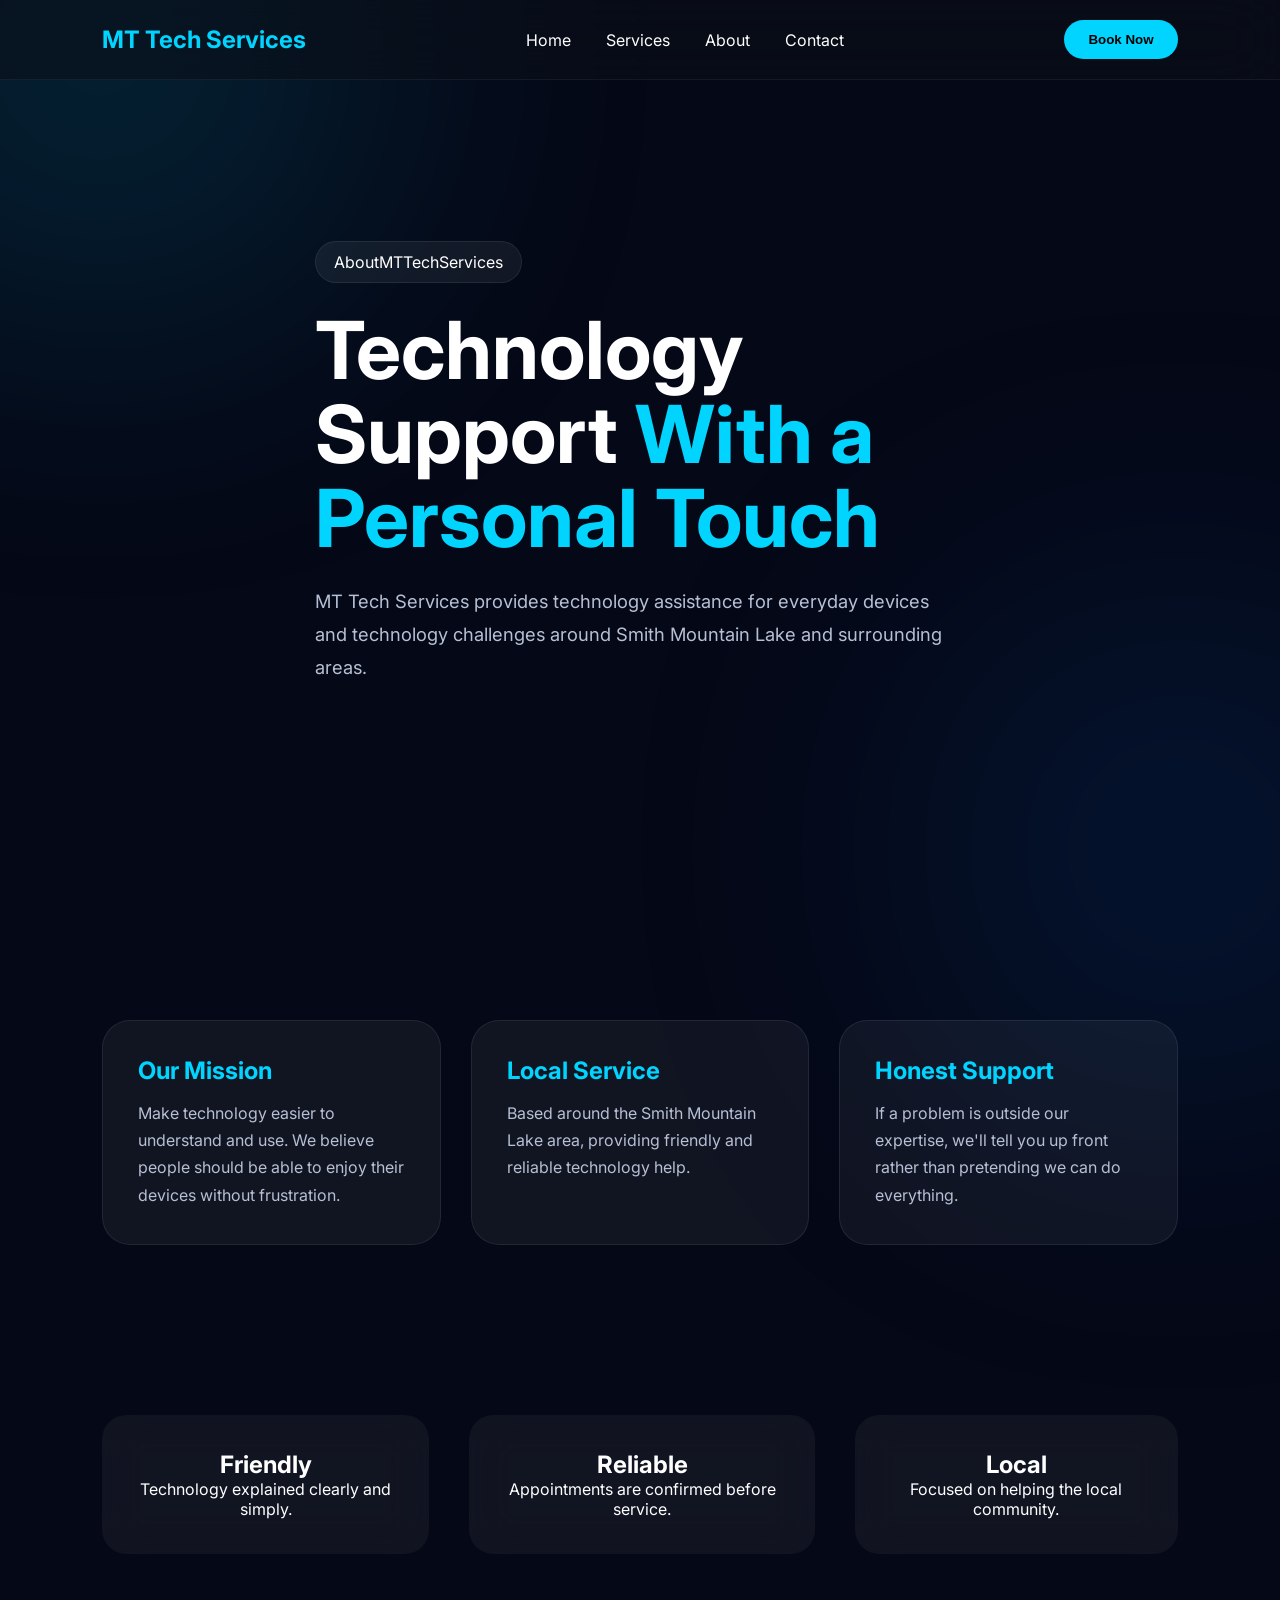
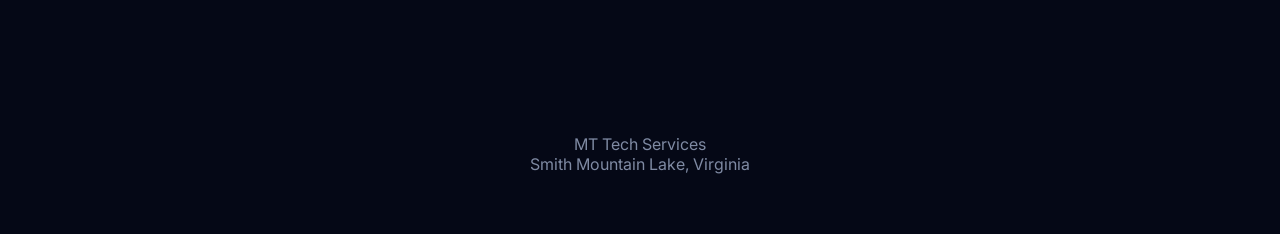
==== about.html @ 09d5a775 "Create about.html" ====
<!DOCTYPE html>
<html lang="en">
<head>
<meta charset="UTF-8">
<meta name="viewport" content="width=device-width, initial-scale=1.0">

<title>About | MT Tech Services</title>

<link rel="preconnect" href="https://fonts.googleapis.com">
<link rel="preconnect" href="https://fonts.gstatic.com" crossorigin>

<link href="https://fonts.googleapis.com/css2?family=Inter:wght@300;400;500;600;700;800&display=swap" rel="stylesheet">

<link rel="stylesheet" href="style.css">
</head>

<body>

<div class="background-glow glow-1"></div>
<div class="background-glow glow-2"></div>

<nav class="navbar">

    <div class="logo">
        MT Tech Services
    </div>

    <ul class="nav-links">
        <li><a href="index.html">Home</a></li>
        <li><a href="services.html">Services</a></li>
        <li><a href="about.html">About</a></li>
        <li><a href="contact.html">Contact</a></li>
    </ul>

    <button
        class="book-btn"
        data-cal-link="mt-tech-service/mt-tech-services-appointment"
        data-cal-namespace="mt-tech-services-appointment"
        data-cal-config='{"layout":"month_view","useSlotsViewOnSmallScreen":"true"}'>
        Book Now
    </button>

</nav>

<section class="hero">

    <div class="hero-content">

        <div class="hero-badge">
            About MT Tech Services
        </div>

        <h1>
            Technology Support
            <span>With a Personal Touch</span>
        </h1>

        <p class="hero-description">

            MT Tech Services provides technology assistance
            for everyday devices and technology challenges
            around Smith Mountain Lake and surrounding areas.

        </p>

    </div>

</section>

<section class="services">

    <div class="card">
        <h2>Our Mission</h2>
        <p>
            Make technology easier to understand and use.
            We believe people should be able to enjoy their
            devices without frustration.
        </p>
    </div>

    <div class="card">
        <h2>Local Service</h2>
        <p>
            Based around the Smith Mountain Lake area,
            providing friendly and reliable technology help.
        </p>
    </div>

    <div class="card">
        <h2>Honest Support</h2>
        <p>
            If a problem is outside our expertise,
            we'll tell you up front rather than
            pretending we can do everything.
        </p>
    </div>

</section>

<section class="stats">

    <div class="stat-card">
        <h2>Friendly</h2>
        <p>Technology explained clearly and simply.</p>
    </div>

    <div class="stat-card">
        <h2>Reliable</h2>
        <p>Appointments are confirmed before service.</p>
    </div>

    <div class="stat-card">
        <h2>Local</h2>
        <p>Focused on helping the local community.</p>
    </div>

</section>

<footer>
    <p>MT Tech Services</p>
    <p>Smith Mountain Lake, Virginia</p>
</footer>

<script src="script.js"></script>

</body>
</html>
---- style.css ----
/* ==========================
   MT TECH SERVICES
   Tesla / Apple Style Design
========================== */

*{
    margin:0;
    padding:0;
    box-sizing:border-box;
}

html{
    scroll-behavior:smooth;
}

body{
    font-family:'Inter',sans-serif;
    background:#050816;
    color:white;
    overflow-x:hidden;
}

/* Background */

.background-glow{
    position:fixed;
    border-radius:50%;
    filter:blur(150px);
    z-index:-1;
}

.glow-1{
    width:500px;
    height:500px;
    background:#00cfff;
    top:-200px;
    left:-150px;
    opacity:.18;
}

.glow-2{
    width:500px;
    height:500px;
    background:#0077ff;
    bottom:-200px;
    right:-150px;
    opacity:.15;
}

/* Navigation */

.navbar{
    position:fixed;
    top:0;
    width:100%;
    z-index:999;
    display:flex;
    justify-content:space-between;
    align-items:center;
    padding:20px 8%;
    background:rgba(10,15,25,.6);
    backdrop-filter:blur(20px);
    border-bottom:1px solid rgba(255,255,255,.05);
}

.logo{
    font-size:1.5rem;
    font-weight:700;
    color:#00d4ff;
}

.nav-links{
    display:flex;
    gap:35px;
    list-style:none;
}

.nav-links a{
    color:white;
    text-decoration:none;
    transition:.3s;
}

.nav-links a:hover{
    color:#00d4ff;
}

.book-btn{
    background:#00d4ff;
    color:black;
    border:none;
    padding:12px 24px;
    border-radius:999px;
    font-weight:600;
    cursor:pointer;
    transition:.3s;
}

.book-btn:hover{
    transform:translateY(-2px);
    box-shadow:0 0 25px rgba(0,212,255,.5);
}

/* Hero */

.hero{
    min-height:100vh;
    display:flex;
    justify-content:center;
    align-items:center;
    padding:140px 8% 80px;
    gap:80px;
}

.hero-content{
    max-width:650px;
}

.hero-badge{
    display:inline-block;
    padding:10px 18px;
    border-radius:999px;
    background:rgba(255,255,255,.06);
    border:1px solid rgba(255,255,255,.08);
    margin-bottom:25px;
}

.hero h1{
    font-size:5rem;
    line-height:1.05;
    margin-bottom:25px;
}

.hero h1 span{
    color:#00d4ff;
}

.hero-description{
    color:#b6c0d4;
    font-size:1.15rem;
    line-height:1.8;
    margin-bottom:35px;
}

.hero-buttons{
    display:flex;
    gap:20px;
}

.primary-btn{
    background:#00d4ff;
    color:black;
    border:none;
    padding:16px 30px;
    border-radius:999px;
    font-weight:700;
    cursor:pointer;
}

.secondary-btn{
    text-decoration:none;
    color:white;
    border:1px solid rgba(255,255,255,.15);
    padding:16px 30px;
    border-radius:999px;
    transition:.3s;
}

.secondary-btn:hover{
    background:rgba(255,255,255,.05);
}

/* Glass Panel */

.glass-panel{
    width:400px;
    padding:35px;
    border-radius:30px;
    background:rgba(255,255,255,.06);
    backdrop-filter:blur(20px);
    border:1px solid rgba(255,255,255,.08);
    box-shadow:0 20px 60px rgba(0,0,0,.3);
    animation:float 6s ease-in-out infinite;
}

.panel-header{
    font-size:1.2rem;
    margin-bottom:25px;
    color:#00d4ff;
}

.panel-line{
    height:12px;
    margin-bottom:15px;
    border-radius:999px;
    background:rgba(255,255,255,.08);
}

.status{
    margin-top:20px;
    color:#00ff88;
}

@keyframes float{
    0%{transform:translateY(0);}
    50%{transform:translateY(-15px);}
    100%{transform:translateY(0);}
}

/* Stats */

.stats{
    display:flex;
    justify-content:center;
    gap:40px;
    padding:50px 8% 120px;
}

.stat-card{
    background:rgba(255,255,255,.05);
    backdrop-filter:blur(20px);
    border-radius:24px;
    padding:35px;
    min-width:220px;
    text-align:center;
    transition:.3s;
}

.stat-card:hover{
    transform:translateY(-8px);
}

.counter{
    font-size:3rem;
    color:#00d4ff;
    margin-bottom:10px;
}

/* Services */

.services{
    padding:120px 8%;
    display:grid;
    grid-template-columns:repeat(auto-fit,minmax(280px,1fr));
    gap:30px;
}

.card{
    background:rgba(255,255,255,.05);
    border-radius:28px;
    padding:35px;
    border:1px solid rgba(255,255,255,.08);
    transition:.35s;
}

.card:hover{
    transform:translateY(-10px);
    box-shadow:0 0 35px rgba(0,212,255,.15);
}

.card h2{
    margin-bottom:15px;
    color:#00d4ff;
}

.card p{
    color:#b6c0d4;
    line-height:1.7;
}

/* Footer */

footer{
    text-align:center;
    padding:60px;
    color:#7f8aa3;
}

/* Responsive */

@media(max-width:1000px){

    .hero{
        flex-direction:column;
        text-align:center;
    }

    .hero-buttons{
        justify-content:center;
    }

    .hero h1{
        font-size:3.5rem;
    }

    .nav-links{
        display:none;
    }

    .stats{
        flex-direction:column;
        align-items:center;
    }

    .glass-panel{
        width:100%;
        max-width:450px;
    }
}
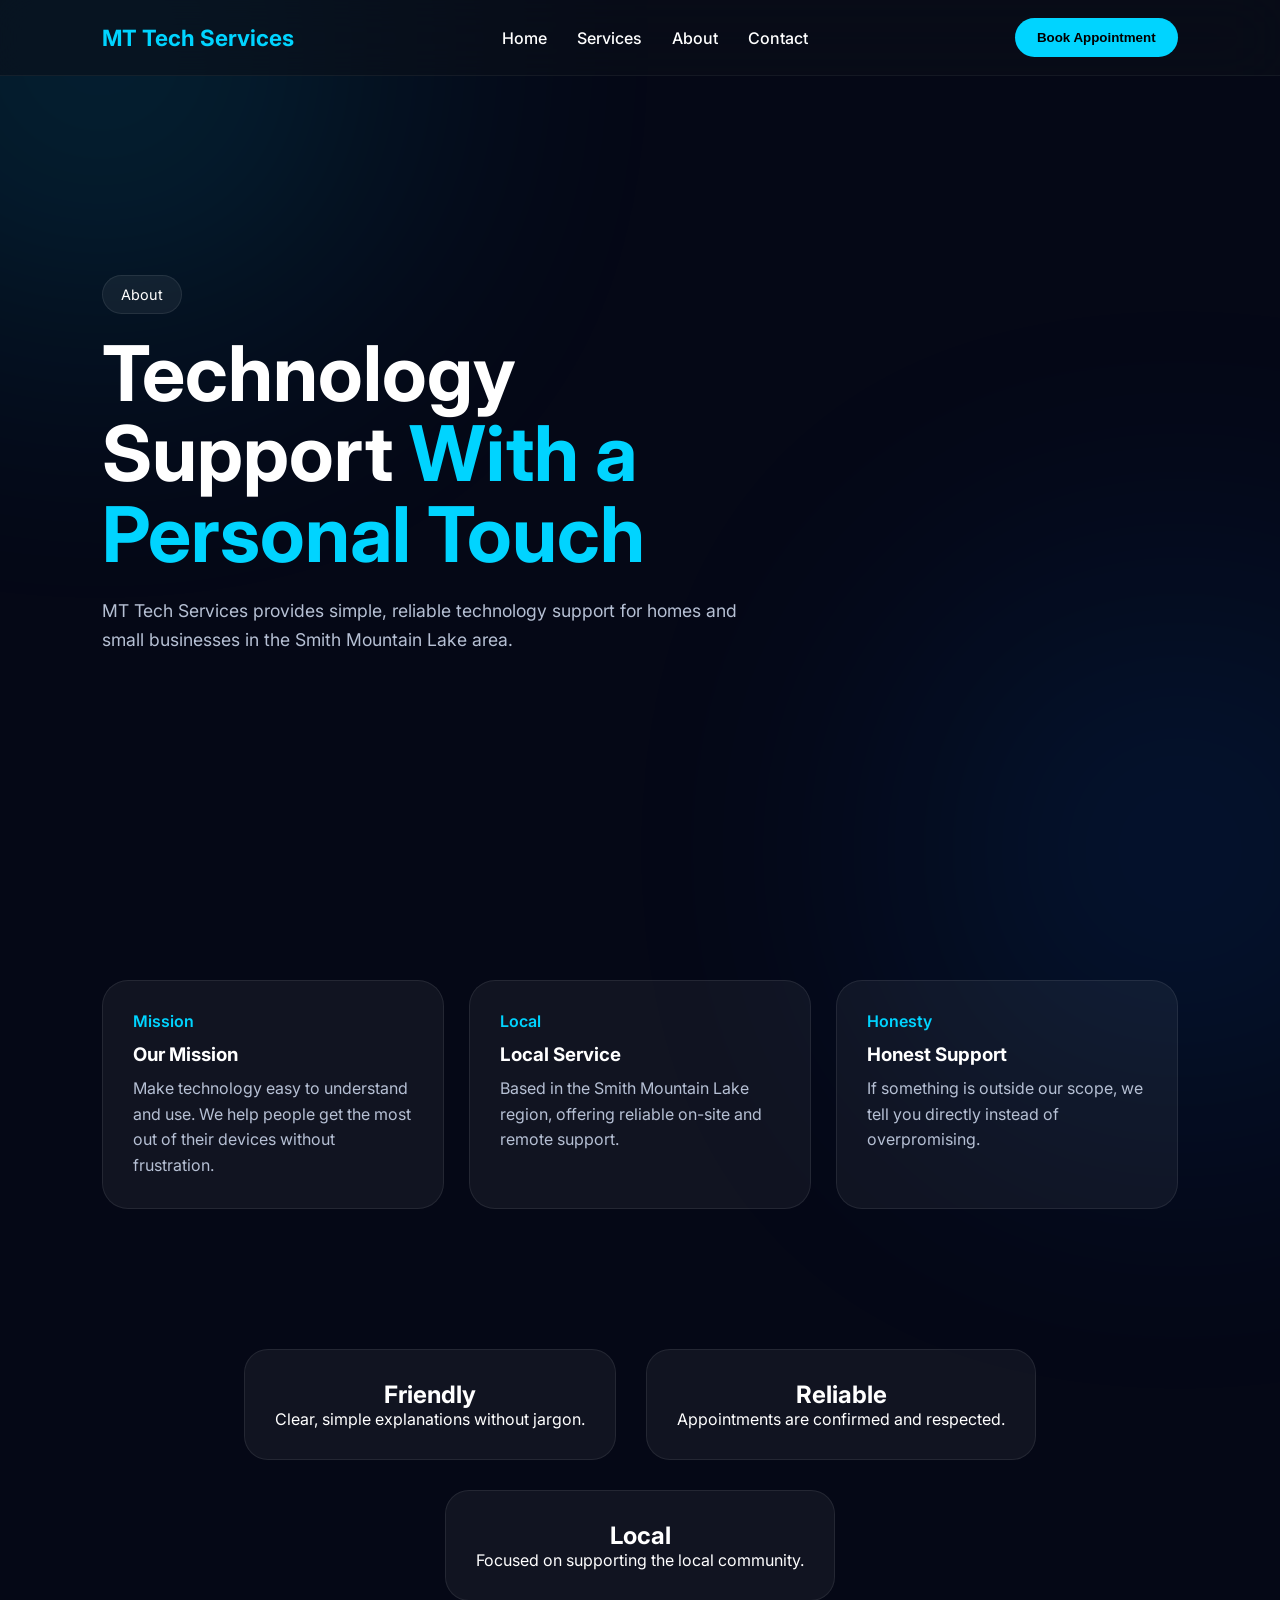
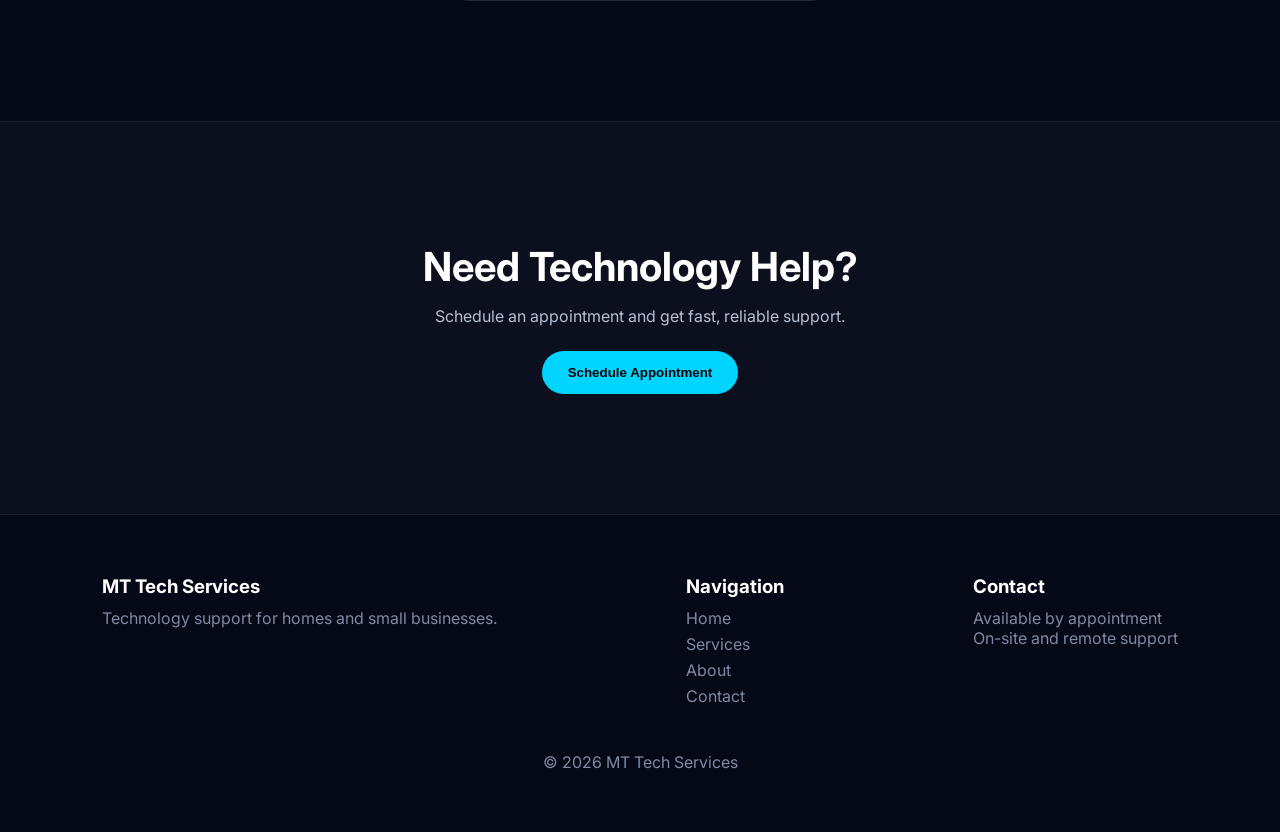
==== commit f492be2f: "Update about.html" ====
--- a/about.html
+++ b/about.html
@@ -8,22 +8,20 @@
 
 <link rel="preconnect" href="https://fonts.googleapis.com">
 <link rel="preconnect" href="https://fonts.gstatic.com" crossorigin>
-
 <link href="https://fonts.googleapis.com/css2?family=Inter:wght@300;400;500;600;700;800&display=swap" rel="stylesheet">
 
 <link rel="stylesheet" href="style.css">
 </head>
 
-<body>
+<body id="top">
 
 <div class="background-glow glow-1"></div>
 <div class="background-glow glow-2"></div>
 
+<!-- NAVBAR -->
 <nav class="navbar">
 
-    <div class="logo">
-        MT Tech Services
-    </div>
+    <div class="logo">MT Tech Services</div>
 
     <ul class="nav-links">
         <li><a href="index.html">Home</a></li>
@@ -36,92 +34,137 @@
         class="book-btn"
         data-cal-link="mt-tech-service/mt-tech-services-appointment"
         data-cal-namespace="mt-tech-services-appointment"
-        data-cal-config='{"layout":"month_view","useSlotsViewOnSmallScreen":"true"}'>
-        Book Now
+        data-cal-config='{"layout":"month_view","useSlotsViewOnSmallScreen":true}'>
+
+        Book Appointment
     </button>
 
 </nav>
 
-<section class="hero">
+<!-- HERO -->
+<header class="hero">
 
     <div class="hero-content">
 
-        <div class="hero-badge">
-            About MT Tech Services
-        </div>
+        <div class="hero-badge">About</div>
 
         <h1>
-            Technology Support
-            <span>With a Personal Touch</span>
+            Technology Support <span>With a Personal Touch</span>
         </h1>
 
         <p class="hero-description">
-
-            MT Tech Services provides technology assistance
-            for everyday devices and technology challenges
-            around Smith Mountain Lake and surrounding areas.
-
+            MT Tech Services provides simple, reliable technology support
+            for homes and small businesses in the Smith Mountain Lake area.
         </p>
 
     </div>
 
-</section>
+</header>
 
-<section class="services">
+<!-- ABOUT GRID (replaces broken .services cards) -->
+<section class="services-grid">
 
-    <div class="card">
-        <h2>Our Mission</h2>
+    <div class="service-card">
+        <div class="service-icon">Mission</div>
+        <h3>Our Mission</h3>
         <p>
-            Make technology easier to understand and use.
-            We believe people should be able to enjoy their
-            devices without frustration.
+            Make technology easy to understand and use.
+            We help people get the most out of their devices without frustration.
         </p>
     </div>
 
-    <div class="card">
-        <h2>Local Service</h2>
+    <div class="service-card">
+        <div class="service-icon">Local</div>
+        <h3>Local Service</h3>
         <p>
-            Based around the Smith Mountain Lake area,
-            providing friendly and reliable technology help.
+            Based in the Smith Mountain Lake region,
+            offering reliable on-site and remote support.
         </p>
     </div>
 
-    <div class="card">
-        <h2>Honest Support</h2>
+    <div class="service-card">
+        <div class="service-icon">Honesty</div>
+        <h3>Honest Support</h3>
         <p>
-            If a problem is outside our expertise,
-            we'll tell you up front rather than
-            pretending we can do everything.
+            If something is outside our scope, we tell you directly
+            instead of overpromising.
         </p>
     </div>
 
 </section>
 
+<!-- VALUES -->
 <section class="stats">
 
     <div class="stat-card">
         <h2>Friendly</h2>
-        <p>Technology explained clearly and simply.</p>
+        <p>Clear, simple explanations without jargon.</p>
     </div>
 
     <div class="stat-card">
         <h2>Reliable</h2>
-        <p>Appointments are confirmed before service.</p>
+        <p>Appointments are confirmed and respected.</p>
     </div>
 
     <div class="stat-card">
         <h2>Local</h2>
-        <p>Focused on helping the local community.</p>
+        <p>Focused on supporting the local community.</p>
     </div>
 
 </section>
 
+<!-- CTA -->
+<section class="cta">
+
+    <h2>Need Technology Help?</h2>
+
+    <p>Schedule an appointment and get fast, reliable support.</p>
+
+    <button
+        class="primary-btn"
+        data-cal-link="mt-tech-service/mt-tech-services-appointment"
+        data-cal-namespace="mt-tech-services-appointment"
+        data-cal-config='{"layout":"month_view","useSlotsViewOnSmallScreen":true}'>
+
+        Schedule Appointment
+    </button>
+
+</section>
+
+<!-- FOOTER -->
 <footer>
-    <p>MT Tech Services</p>
-    <p>Smith Mountain Lake, Virginia</p>
+
+    <div class="footer-content">
+
+        <div class="footer-column">
+            <h3>MT Tech Services</h3>
+            <p>Technology support for homes and small businesses.</p>
+        </div>
+
+        <div class="footer-column">
+            <h3>Navigation</h3>
+            <a href="index.html">Home</a>
+            <a href="services.html">Services</a>
+            <a href="about.html">About</a>
+            <a href="contact.html">Contact</a>
+        </div>
+
+        <div class="footer-column">
+            <h3>Contact</h3>
+            <p>Available by appointment</p>
+            <p>On-site and remote support</p>
+        </div>
+
+    </div>
+
+    <div class="footer-bottom">
+        © 2026 MT Tech Services
+    </div>
+
 </footer>
 
 <script src="script.js"></script>
+<script src="https://app.cal.com/embed/embed.js"></script>
 
 </body>
 </html>
--- a/style.css
+++ b/style.css
@@ -1,8 +1,9 @@
 /* ==========================
    MT TECH SERVICES
-   Tesla / Apple Style Design
-========================== */
-
+   Clean Modern Tech Theme
+========================== */
+
+/* RESET */
 *{
     margin:0;
     padding:0;
@@ -20,7 +21,9 @@
     overflow-x:hidden;
 }
 
-/* Background */
+/* ==========================
+   BACKGROUND EFFECTS
+========================== */
 
 .background-glow{
     position:fixed;
@@ -47,7 +50,9 @@
     opacity:.15;
 }
 
-/* Navigation */
+/* ==========================
+   NAVBAR
+========================== */
 
 .navbar{
     position:fixed;
@@ -57,28 +62,29 @@
     display:flex;
     justify-content:space-between;
     align-items:center;
-    padding:20px 8%;
-    background:rgba(10,15,25,.6);
+    padding:18px 8%;
+    background:rgba(10,15,25,.65);
     backdrop-filter:blur(20px);
     border-bottom:1px solid rgba(255,255,255,.05);
 }
 
 .logo{
-    font-size:1.5rem;
+    font-size:1.4rem;
     font-weight:700;
     color:#00d4ff;
 }
 
 .nav-links{
     display:flex;
-    gap:35px;
+    gap:30px;
     list-style:none;
 }
 
 .nav-links a{
     color:white;
     text-decoration:none;
-    transition:.3s;
+    transition:.25s;
+    font-weight:500;
 }
 
 .nav-links a:hover{
@@ -87,29 +93,31 @@
 
 .book-btn{
     background:#00d4ff;
-    color:black;
+    color:#000;
     border:none;
-    padding:12px 24px;
+    padding:12px 22px;
     border-radius:999px;
     font-weight:600;
     cursor:pointer;
-    transition:.3s;
+    transition:.25s;
 }
 
 .book-btn:hover{
     transform:translateY(-2px);
-    box-shadow:0 0 25px rgba(0,212,255,.5);
-}
-
-/* Hero */
+    box-shadow:0 0 25px rgba(0,212,255,.4);
+}
+
+/* ==========================
+   HERO
+========================== */
 
 .hero{
     min-height:100vh;
     display:flex;
-    justify-content:center;
     align-items:center;
+    justify-content:space-between;
     padding:140px 8% 80px;
-    gap:80px;
+    gap:60px;
 }
 
 .hero-content{
@@ -122,13 +130,14 @@
     border-radius:999px;
     background:rgba(255,255,255,.06);
     border:1px solid rgba(255,255,255,.08);
-    margin-bottom:25px;
+    margin-bottom:20px;
+    font-size:.9rem;
 }
 
 .hero h1{
-    font-size:5rem;
+    font-size:4.8rem;
     line-height:1.05;
-    margin-bottom:25px;
+    margin-bottom:20px;
 }
 
 .hero h1 span{
@@ -137,146 +146,275 @@
 
 .hero-description{
     color:#b6c0d4;
-    font-size:1.15rem;
-    line-height:1.8;
-    margin-bottom:35px;
+    font-size:1.1rem;
+    line-height:1.7;
+    margin-bottom:30px;
 }
 
 .hero-buttons{
     display:flex;
-    gap:20px;
+    gap:15px;
 }
 
 .primary-btn{
     background:#00d4ff;
-    color:black;
+    color:#000;
     border:none;
-    padding:16px 30px;
+    padding:14px 26px;
     border-radius:999px;
     font-weight:700;
     cursor:pointer;
+    transition:.25s;
+}
+
+.primary-btn:hover{
+    transform:translateY(-2px);
 }
 
 .secondary-btn{
     text-decoration:none;
     color:white;
     border:1px solid rgba(255,255,255,.15);
-    padding:16px 30px;
+    padding:14px 26px;
     border-radius:999px;
-    transition:.3s;
+    transition:.25s;
 }
 
 .secondary-btn:hover{
-    background:rgba(255,255,255,.05);
-}
-
-/* Glass Panel */
+    background:rgba(255,255,255,.06);
+}
+
+/* ==========================
+   HERO VISUAL
+========================== */
 
 .glass-panel{
-    width:400px;
-    padding:35px;
-    border-radius:30px;
+    width:380px;
+    padding:30px;
+    border-radius:28px;
     background:rgba(255,255,255,.06);
     backdrop-filter:blur(20px);
     border:1px solid rgba(255,255,255,.08);
-    box-shadow:0 20px 60px rgba(0,0,0,.3);
     animation:float 6s ease-in-out infinite;
 }
 
 .panel-header{
-    font-size:1.2rem;
-    margin-bottom:25px;
-    color:#00d4ff;
+    color:#00d4ff;
+    margin-bottom:20px;
+    font-weight:600;
 }
 
 .panel-line{
     height:12px;
-    margin-bottom:15px;
+    margin-bottom:12px;
     border-radius:999px;
     background:rgba(255,255,255,.08);
 }
 
 .status{
-    margin-top:20px;
+    margin-top:15px;
     color:#00ff88;
 }
 
+/* FLOAT */
 @keyframes float{
-    0%{transform:translateY(0);}
-    50%{transform:translateY(-15px);}
-    100%{transform:translateY(0);}
-}
-
-/* Stats */
+    0%,100%{transform:translateY(0);}
+    50%{transform:translateY(-12px);}
+}
+
+/* ==========================
+   STATS
+========================== */
 
 .stats{
     display:flex;
     justify-content:center;
-    gap:40px;
-    padding:50px 8% 120px;
+    gap:30px;
+    padding:60px 8% 120px;
+    flex-wrap:wrap;
 }
 
 .stat-card{
     background:rgba(255,255,255,.05);
-    backdrop-filter:blur(20px);
+    border:1px solid rgba(255,255,255,.08);
     border-radius:24px;
-    padding:35px;
-    min-width:220px;
+    padding:30px;
+    min-width:200px;
     text-align:center;
-    transition:.3s;
+    transition:.25s;
 }
 
 .stat-card:hover{
+    transform:translateY(-6px);
+}
+
+.counter{
+    font-size:2.8rem;
+    color:#00d4ff;
+}
+
+/* ==========================
+   SECTION TITLE
+========================== */
+
+.section-title{
+    text-align:center;
+    padding:80px 8% 40px;
+}
+
+.section-title h2{
+    font-size:2.5rem;
+    margin-bottom:10px;
+}
+
+.section-title p{
+    color:#b6c0d4;
+}
+
+/* ==========================
+   SERVICES
+========================== */
+
+.services-grid{
+    padding:80px 8%;
+    display:grid;
+    grid-template-columns:repeat(auto-fit,minmax(260px,1fr));
+    gap:25px;
+}
+
+.service-card{
+    background:rgba(255,255,255,.05);
+    border:1px solid rgba(255,255,255,.08);
+    border-radius:26px;
+    padding:30px;
+    transition:.25s;
+}
+
+.service-card:hover{
     transform:translateY(-8px);
-}
-
-.counter{
-    font-size:3rem;
-    color:#00d4ff;
+    box-shadow:0 0 30px rgba(0,212,255,.12);
+}
+
+.service-icon{
+    color:#00d4ff;
+    margin-bottom:12px;
+    font-weight:600;
+}
+
+.service-card h3{
     margin-bottom:10px;
 }
 
-/* Services */
-
-.services{
+.service-card p{
+    color:#b6c0d4;
+    line-height:1.6;
+}
+
+/* ==========================
+   SHOWCASE
+========================== */
+
+.showcase{
+    display:flex;
+    justify-content:space-between;
+    align-items:center;
     padding:120px 8%;
+    gap:60px;
+}
+
+.showcase-content{
+    max-width:600px;
+}
+
+.feature-list{
+    margin-top:20px;
     display:grid;
-    grid-template-columns:repeat(auto-fit,minmax(280px,1fr));
-    gap:30px;
-}
-
-.card{
-    background:rgba(255,255,255,.05);
-    border-radius:28px;
-    padding:35px;
-    border:1px solid rgba(255,255,255,.08);
-    transition:.35s;
-}
-
-.card:hover{
-    transform:translateY(-10px);
-    box-shadow:0 0 35px rgba(0,212,255,.15);
-}
-
-.card h2{
+    gap:10px;
+    color:#b6c0d4;
+}
+
+/* ==========================
+   CTA
+========================== */
+
+.cta{
+    text-align:center;
+    padding:120px 8%;
+    background:rgba(255,255,255,.03);
+    border-top:1px solid rgba(255,255,255,.05);
+    border-bottom:1px solid rgba(255,255,255,.05);
+}
+
+.cta h2{
+    font-size:2.5rem;
     margin-bottom:15px;
-    color:#00d4ff;
-}
-
-.card p{
+}
+
+.cta p{
     color:#b6c0d4;
-    line-height:1.7;
-}
-
-/* Footer */
+    margin-bottom:25px;
+}
+
+/* ==========================
+   FOOTER
+========================== */
 
 footer{
+    padding:60px 8%;
+    color:#7f8aa3;
+}
+
+.footer-content{
+    display:flex;
+    justify-content:space-between;
+    gap:40px;
+    flex-wrap:wrap;
+}
+
+.footer-column h3{
+    margin-bottom:10px;
+    color:white;
+}
+
+.footer-column a{
+    display:block;
+    color:#7f8aa3;
+    text-decoration:none;
+    margin-bottom:6px;
+}
+
+.footer-column a:hover{
+    color:#00d4ff;
+}
+
+.footer-bottom{
     text-align:center;
-    padding:60px;
-    color:#7f8aa3;
-}
-
-/* Responsive */
+    margin-top:40px;
+}
+
+/* ==========================
+   PARTICLES
+========================== */
+
+.particles span{
+    position:fixed;
+    width:6px;
+    height:6px;
+    background:#00d4ff;
+    border-radius:50%;
+    opacity:.25;
+    animation:rise 12s linear infinite;
+    z-index:-1;
+}
+
+@keyframes rise{
+    from{transform:translateY(100vh);}
+    to{transform:translateY(-10vh);}
+}
+
+/* ==========================
+   RESPONSIVE
+========================== */
 
 @media(max-width:1000px){
 
@@ -285,25 +423,20 @@
         text-align:center;
     }
 
+    .hero h1{
+        font-size:3.2rem;
+    }
+
     .hero-buttons{
         justify-content:center;
     }
 
-    .hero h1{
-        font-size:3.5rem;
-    }
-
     .nav-links{
         display:none;
     }
 
-    .stats{
+    .showcase{
         flex-direction:column;
-        align-items:center;
+        text-align:center;
     }
-
-    .glass-panel{
-        width:100%;
-        max-width:450px;
-    }
-}
+}
